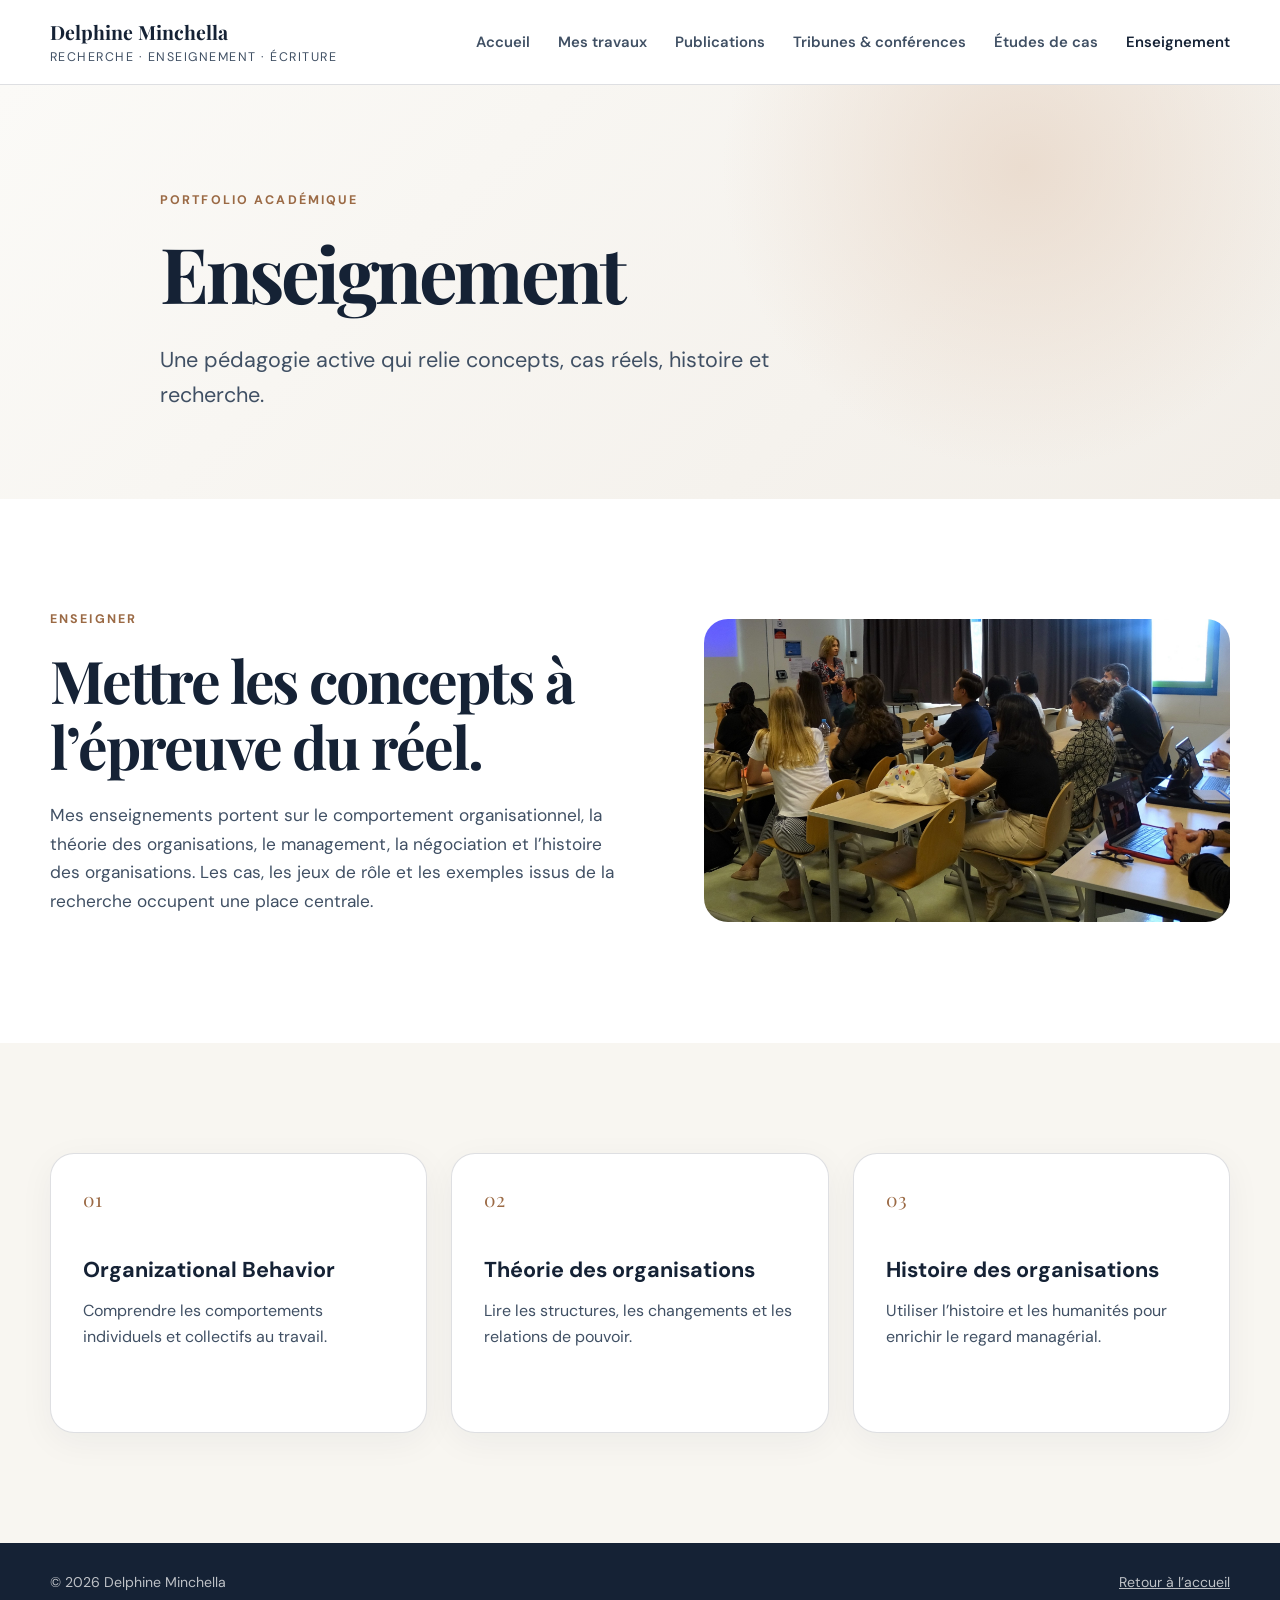
==== enseignement.html @ 9b1c6d32 "PortefolioV2" ====
<!doctype html>
<html lang="fr">
<head>
<meta charset="utf-8"><meta name="viewport" content="width=device-width,initial-scale=1">
<meta name="description" content="Une pédagogie active qui relie concepts, cas réels, histoire et recherche.">
<title>Enseignement — Delphine Minchella</title>
<link rel="preconnect" href="https://fonts.googleapis.com">
<link rel="preconnect" href="https://fonts.gstatic.com" crossorigin>
<link href="https://fonts.googleapis.com/css2?family=DM+Sans:wght@400;500;600;700&family=Playfair+Display:wght@600;700&display=swap" rel="stylesheet">
<link rel="stylesheet" href="styles.css">
</head>
<body>
<header class="site-header"><div class="container nav-wrap">
<a class="brand" href="index.html"><span class="brand-name">Delphine Minchella</span><span class="brand-subtitle">Recherche · Enseignement · Écriture</span></a>
<button class="menu-toggle" type="button" aria-expanded="false" aria-controls="navigation"><span class="sr-only">Ouvrir le menu</span><span></span><span></span><span></span></button>
<nav id="navigation" class="navigation"><a href="index.html">Accueil</a><a href="travaux.html">Mes travaux</a><a href="publications.html">Publications</a><a href="tribunes-medias-conferences.html">Tribunes & conférences</a><a href="etudes-de-cas.html">Études de cas</a><a href="enseignement.html" class="active">Enseignement</a></nav>
</div></header>
<main>
<section class="page-hero"><div class="container page-hero-inner"><p class="eyebrow">Portfolio académique</p><h1>Enseignement</h1><p class="lead">Une pédagogie active qui relie concepts, cas réels, histoire et recherche.</p></div></section>
<section class="section"><div class="container split-image"><div><p class="section-kicker">Enseigner</p><h2>Mettre les concepts à l’épreuve du réel.</h2><p class="prose">Mes enseignements portent sur le comportement organisationnel, la théorie des organisations, le management, la négociation et l’histoire des organisations. Les cas, les jeux de rôle et les exemples issus de la recherche occupent une place centrale.</p></div><img src="assets/enseignement.jpg" alt="Delphine Minchella en salle de cours"></div></section>
<section class="section section-light"><div class="container cards cards-three">
<article class="card"><span class="card-number">01</span><h3>Organizational Behavior</h3><p>Comprendre les comportements individuels et collectifs au travail.</p></article>
<article class="card"><span class="card-number">02</span><h3>Théorie des organisations</h3><p>Lire les structures, les changements et les relations de pouvoir.</p></article>
<article class="card"><span class="card-number">03</span><h3>Histoire des organisations</h3><p>Utiliser l’histoire et les humanités pour enrichir le regard managérial.</p></article>
</div></section>
</main>
<footer class="site-footer"><div class="container footer-inner"><p>© <span id="year"></span> Delphine Minchella</p><p><a href="index.html">Retour à l’accueil</a></p></div></footer>
<script src="script.js"></script>
</body></html>
---- styles.css ----
:root{--ink:#152235;--soft:#405064;--paper:#f8f6f1;--white:#fff;--accent:#9b6a45;--accent2:#e8d7c8;--blue:#183b5b;--line:rgba(21,34,53,.14);--radius:24px;--max:1180px}*{box-sizing:border-box}html{scroll-behavior:smooth}body{margin:0;color:var(--ink);font-family:"DM Sans",Arial,sans-serif;line-height:1.65;background:#fff}img{display:block;max-width:100%}a{color:inherit}.container{width:min(calc(100% - 40px),var(--max));margin:auto}.sr-only{position:absolute;width:1px;height:1px;overflow:hidden;clip:rect(0,0,0,0)}.skip-link{position:fixed;top:-60px;left:16px;z-index:999;padding:12px 18px;background:var(--ink);color:#fff;border-radius:10px;text-decoration:none}.skip-link:focus{top:16px}.site-header{position:sticky;top:0;z-index:100;background:rgba(255,255,255,.92);border-bottom:1px solid var(--line);backdrop-filter:blur(16px)}.nav-wrap{min-height:84px;display:flex;align-items:center;justify-content:space-between;gap:30px}.brand{display:flex;flex-direction:column;text-decoration:none;line-height:1.15}.brand-name{font:700 1.22rem "Playfair Display",Georgia,serif}.brand-subtitle{margin-top:5px;color:var(--soft);font-size:.78rem;letter-spacing:.12em;text-transform:uppercase}.navigation{display:flex;gap:28px}.navigation a{color:var(--soft);font-weight:600;font-size:.93rem;text-decoration:none}.menu-toggle{display:none;border:0;background:transparent;padding:8px}.menu-toggle span:not(.sr-only){display:block;width:25px;height:2px;margin:5px;background:var(--ink)}.hero{overflow:hidden;background:radial-gradient(circle at 14% 20%,rgba(232,215,200,.75),transparent 32%),linear-gradient(135deg,#fbfaf7,#f2eee8)}.hero-grid{min-height:720px;display:grid;grid-template-columns:1.15fr .85fr;gap:clamp(48px,8vw,110px);align-items:center;padding:88px 0}.eyebrow,.section-kicker,.publication-type,.feature-label{margin:0 0 18px;color:var(--accent);font-size:.78rem;font-weight:700;letter-spacing:.17em;text-transform:uppercase}h1,h2,h3{margin-top:0;line-height:1.12}h1,h2{font-family:"Playfair Display",Georgia,serif}h1{max-width:760px;margin-bottom:28px;font-size:clamp(3rem,6vw,5.7rem);letter-spacing:-.045em}h2{margin-bottom:22px;font-size:clamp(2.25rem,4.6vw,4.2rem);letter-spacing:-.035em}h3{margin-bottom:16px;font-size:1.35rem}.lead{max-width:690px;margin:0;color:var(--soft);font-size:clamp(1.1rem,2vw,1.35rem)}.hero-actions{display:flex;flex-wrap:wrap;gap:14px;margin-top:38px}.button{display:inline-flex;align-items:center;justify-content:center;min-height:51px;padding:13px 21px;border:1px solid transparent;border-radius:999px;font-weight:700;text-decoration:none}.button-primary{background:var(--blue);color:#fff}.button-secondary{border-color:var(--ink)}.button-on-dark{margin-top:38px;background:#fff;color:var(--ink)}.quick-facts{display:flex;flex-wrap:wrap;gap:11px 24px;margin:36px 0 0;padding:24px 0 0;border-top:1px solid var(--line);list-style:none;color:var(--soft);font-size:.91rem}.quick-facts li:before{content:"•";margin-right:9px;color:var(--accent)}.portrait-card{position:relative;z-index:0;margin:0}.portrait-backdrop{position:absolute;z-index:-1;inset:10% -9% -4% 12%;background:var(--blue);border-radius:47% 47% 28px 28px}.portrait-card img{width:100%;max-height:595px;object-fit:contain;object-position:center bottom;filter:drop-shadow(0 28px 34px rgba(21,34,53,.16))}.portrait-card figcaption{position:absolute;right:-20px;bottom:24px;display:flex;flex-direction:column;min-width:220px;padding:17px 20px;background:rgba(255,255,255,.93);border-radius:16px;box-shadow:0 24px 70px rgba(21,34,53,.12)}.portrait-card figcaption span{color:var(--soft);font-size:.9rem}.section{padding:110px 0}.section-light,.contact-section{background:var(--paper)}.two-columns{display:grid;grid-template-columns:.9fr 1.1fr;gap:clamp(45px,9vw,130px)}.prose{color:var(--soft);font-size:1.08rem}.section-heading{display:grid;grid-template-columns:1.15fr .85fr;gap:70px;align-items:end;margin-bottom:52px}.section-heading>p{max-width:520px;margin:0 0 26px;color:var(--soft);font-size:1.05rem}.cards{display:grid;gap:24px}.cards-three{grid-template-columns:repeat(3,1fr)}.card{min-height:280px;padding:32px;border:1px solid var(--line);border-radius:var(--radius);background:#fff;box-shadow:0 9px 35px rgba(21,34,53,.05)}.card p{color:var(--soft)}.card-number{display:inline-block;margin-bottom:46px;color:var(--accent);font:1.2rem "Playfair Display",Georgia,serif}.feature-card{display:flex;flex-direction:column}.feature-card h3{font:1.9rem "Playfair Display",Georgia,serif}.feature-note{margin-top:auto;padding-top:24px;color:var(--accent);font-weight:700;font-size:.88rem}.section-dark{background:var(--ink);color:#fff}.section-dark .section-heading>p,.publication p{color:rgba(255,255,255,.68)}.section-dark .section-kicker,.section-dark .publication-type{color:#d7aa89}.publication-list{border-top:1px solid rgba(255,255,255,.18)}.publication{display:grid;grid-template-columns:110px 1fr;gap:28px;padding:32px 0;border-bottom:1px solid rgba(255,255,255,.18)}.publication-year{font:1.55rem "Playfair Display",Georgia,serif;color:#d7aa89}.publication h3{max-width:870px;margin-bottom:9px}.publication p{margin:0}.publication-type{margin-bottom:9px!important}.quote-section{padding:100px 0;background:var(--accent2)}blockquote{max-width:1000px;margin:auto;font:clamp(2rem,4.2vw,4rem)/1.25 "Playfair Display",Georgia,serif;text-align:center}.contact-grid{display:grid;grid-template-columns:1.3fr .7fr;gap:80px;align-items:end}.contact-links{display:grid}.contact-links a{display:flex;justify-content:space-between;gap:25px;padding:20px 0;border-bottom:1px solid var(--line);font-weight:700;text-decoration:none}.contact-links a:first-child{border-top:1px solid var(--line)}.site-footer{padding:28px 0;background:var(--ink);color:rgba(255,255,255,.72)}.footer-inner{display:flex;justify-content:space-between;gap:30px;font-size:.88rem}.footer-inner p{margin:0}@media(max-width:900px){.menu-toggle{display:block}.navigation{position:absolute;top:84px;left:0;right:0;display:none;flex-direction:column;gap:0;padding:10px 20px 24px;background:#fff;border-bottom:1px solid var(--line)}.navigation.open{display:flex}.navigation a{padding:14px 4px;border-bottom:1px solid var(--line)}.hero-grid{min-height:auto;grid-template-columns:1fr;padding:70px 0}.portrait-card{width:min(92%,520px);margin:auto}.two-columns,.section-heading,.contact-grid{grid-template-columns:1fr;gap:30px}.cards-three{grid-template-columns:1fr}}@media(max-width:600px){.container{width:min(calc(100% - 28px),var(--max))}.section{padding:78px 0}.nav-wrap{min-height:74px}.navigation{top:74px}h1{font-size:clamp(2.65rem,13vw,4rem)}.hero-grid{padding:52px 0 70px;gap:48px}.portrait-card figcaption{right:0;bottom:8px;min-width:190px}.publication{grid-template-columns:1fr;gap:8px}.card{min-height:auto;padding:26px}.footer-inner{flex-direction:column;gap:8px}}

.card-title-link{color:inherit;text-decoration:none}.card-title-link:hover{text-decoration:underline;text-underline-offset:5px}
.feature-note{text-decoration:none}.navigation .active{color:var(--ink)}
.page-hero{background:radial-gradient(circle at 80% 20%,rgba(232,215,200,.8),transparent 28%),linear-gradient(135deg,#fbfaf7,#f2eee8)}
.page-hero-inner{padding-block:105px 85px;max-width:960px}.narrow-intro{max-width:900px;font-size:1.15rem;color:var(--ink-soft);margin-bottom:52px}
.article-grid{display:grid;gap:22px}.year-divider{margin:42px 0 2px;border-bottom:1px solid var(--line)}
.year-divider span{display:inline-block;padding:8px 14px;background:var(--ink);color:#fff;border-radius:999px 999px 0 0;font-weight:700}
.article-card{padding:34px;border:1px solid var(--line);border-radius:var(--radius);background:#fff;box-shadow:0 9px 35px rgba(21,34,53,.05)}
.article-card h2,.compact-card h2,.hub-card h2{font-family:"Playfair Display",Georgia,serif;font-size:clamp(1.55rem,3vw,2.2rem)}
.article-meta{display:flex;justify-content:space-between;gap:12px;margin-bottom:15px}.tag{padding:5px 10px;background:var(--accent-light);border-radius:999px;font-weight:700}
.article-journal,.article-summary,.compact-card p{color:var(--ink-soft)}.article-link{display:inline-flex;margin-top:12px;color:var(--blue);font-weight:700;text-decoration:underline;text-underline-offset:5px}
.muted-link{display:inline-block;margin-top:12px;color:var(--ink-soft)}.compact-grid{display:grid;grid-template-columns:repeat(2,1fr);gap:24px}
.compact-card{position:relative;padding:32px;background:#fff;border:1px solid var(--line);border-radius:var(--radius);box-shadow:0 9px 35px rgba(21,34,53,.05)}
.compact-year{position:absolute;top:24px;right:26px;font-weight:700;color:var(--accent)}
.split-image{display:grid;grid-template-columns:1fr .9fr;gap:70px;align-items:center}.split-image img{width:100%;max-height:520px;object-fit:cover;border-radius:var(--radius);box-shadow:var(--shadow)}
.site-footer a{color:inherit}@media(max-width:900px){.compact-grid,.split-image{grid-template-columns:1fr}.page-hero-inner{padding-block:72px 60px}}
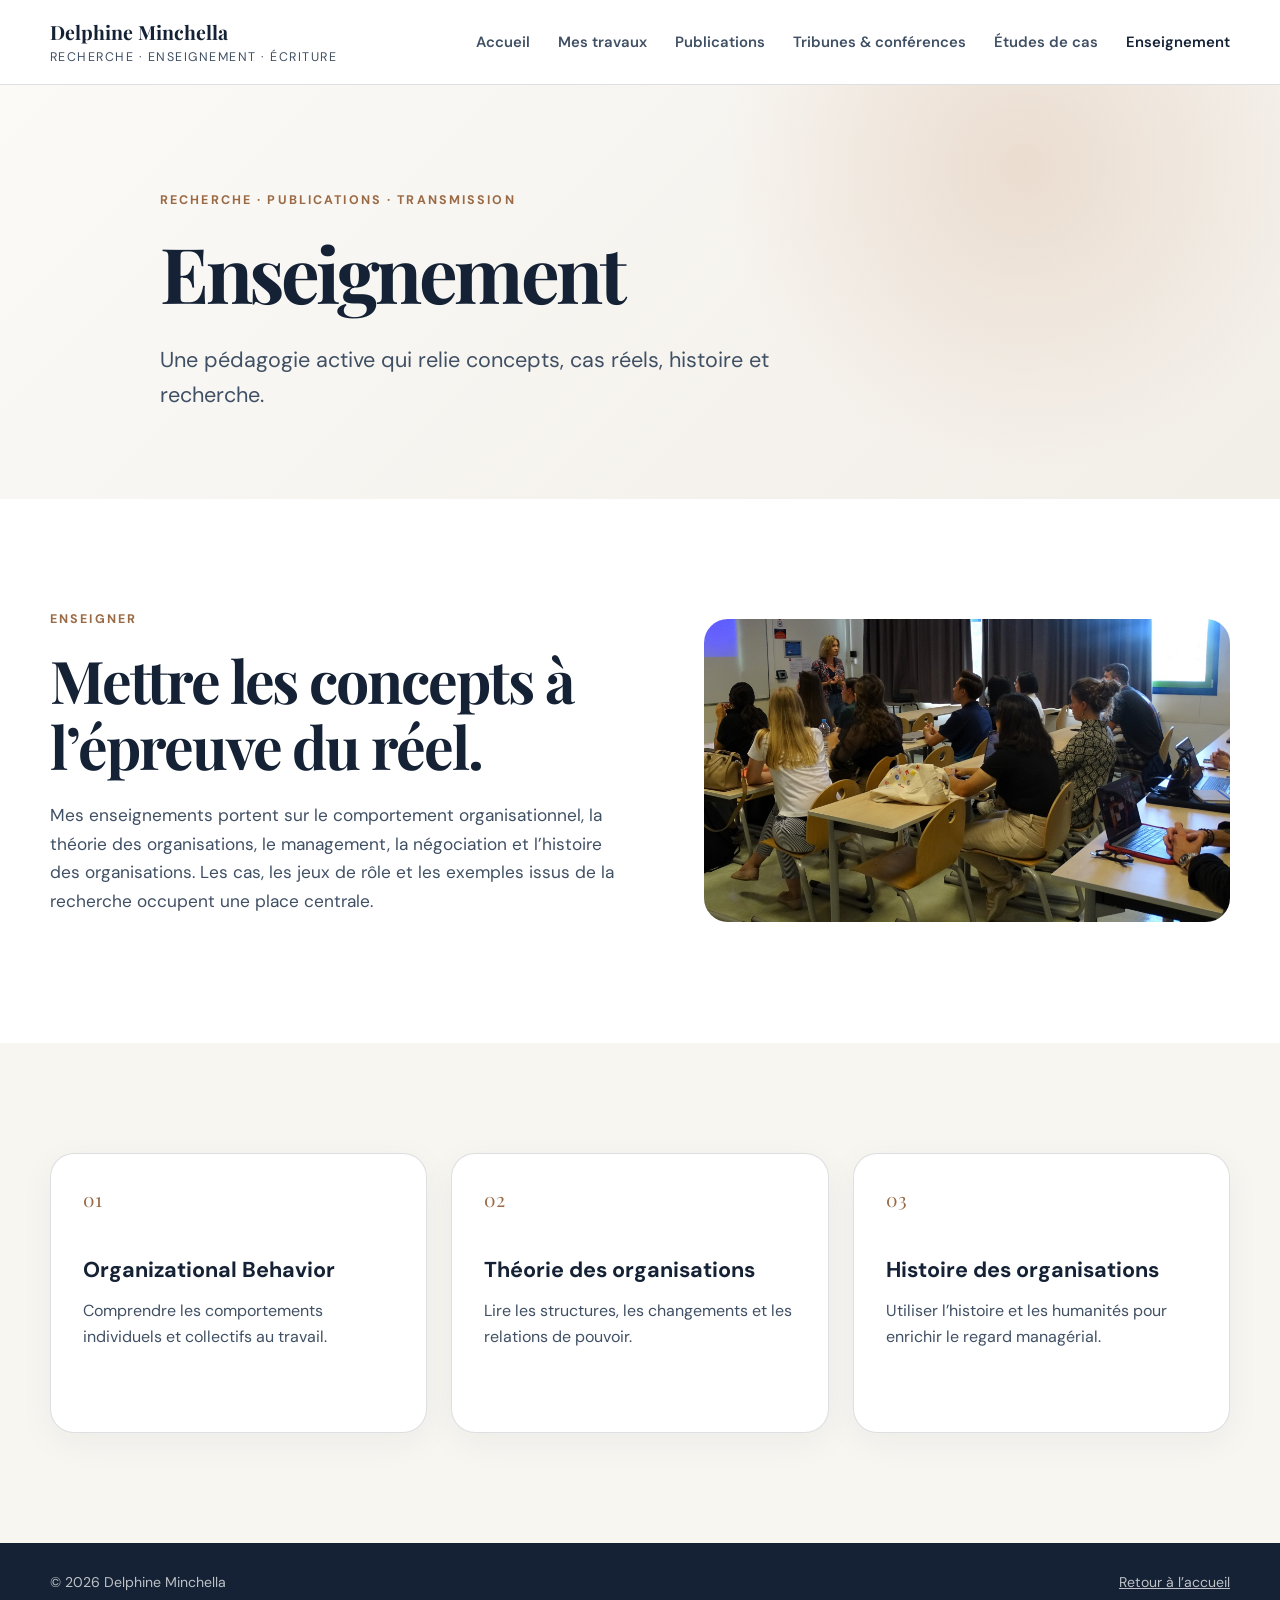
==== commit 9cf85995: "portefolioV2.1" ====
--- a/enseignement.html
+++ b/enseignement.html
@@ -16,7 +16,7 @@
 <nav id="navigation" class="navigation"><a href="index.html">Accueil</a><a href="travaux.html">Mes travaux</a><a href="publications.html">Publications</a><a href="tribunes-medias-conferences.html">Tribunes & conférences</a><a href="etudes-de-cas.html">Études de cas</a><a href="enseignement.html" class="active">Enseignement</a></nav>
 </div></header>
 <main>
-<section class="page-hero"><div class="container page-hero-inner"><p class="eyebrow">Portfolio académique</p><h1>Enseignement</h1><p class="lead">Une pédagogie active qui relie concepts, cas réels, histoire et recherche.</p></div></section>
+<section class="page-hero"><div class="container page-hero-inner"><p class="eyebrow">Recherche · Publications · Transmission</p><h1>Enseignement</h1><p class="lead">Une pédagogie active qui relie concepts, cas réels, histoire et recherche.</p></div></section>
 <section class="section"><div class="container split-image"><div><p class="section-kicker">Enseigner</p><h2>Mettre les concepts à l’épreuve du réel.</h2><p class="prose">Mes enseignements portent sur le comportement organisationnel, la théorie des organisations, le management, la négociation et l’histoire des organisations. Les cas, les jeux de rôle et les exemples issus de la recherche occupent une place centrale.</p></div><img src="assets/enseignement.jpg" alt="Delphine Minchella en salle de cours"></div></section>
 <section class="section section-light"><div class="container cards cards-three">
 <article class="card"><span class="card-number">01</span><h3>Organizational Behavior</h3><p>Comprendre les comportements individuels et collectifs au travail.</p></article>
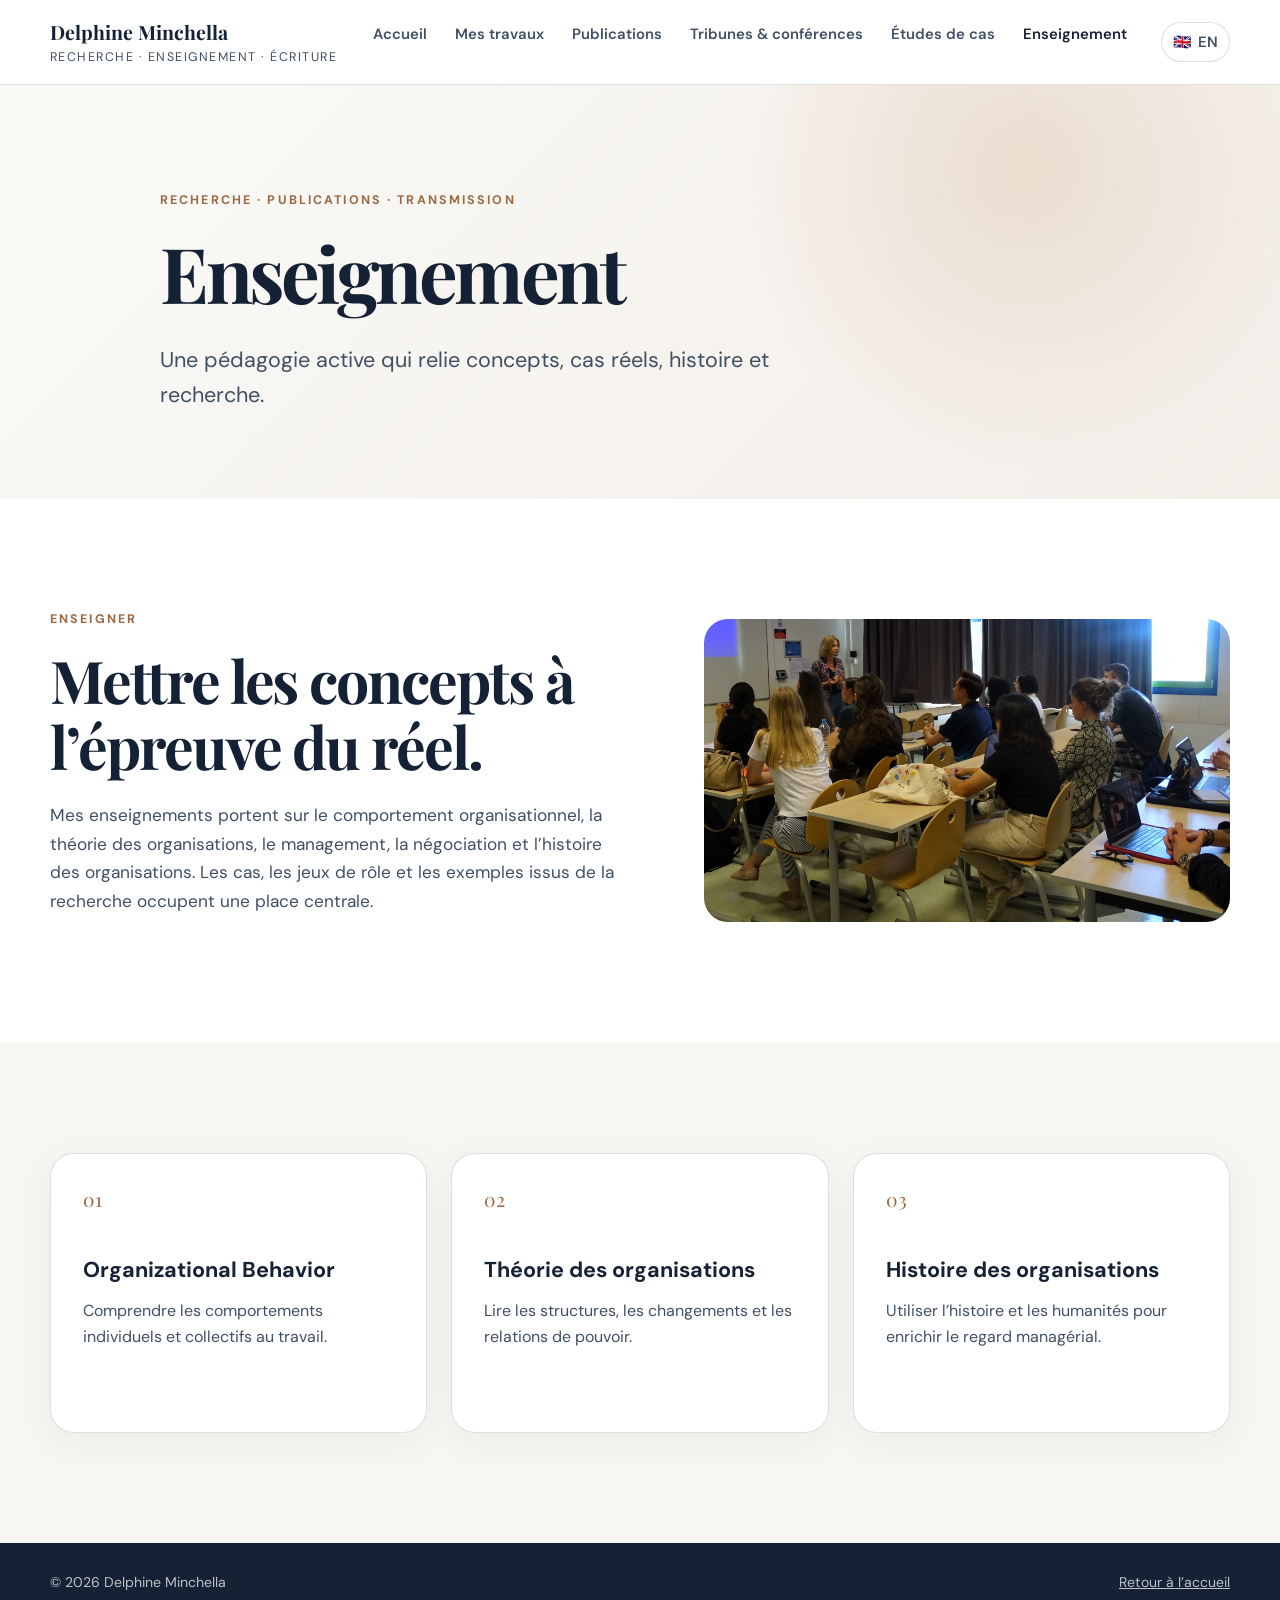
==== commit ec27e9ad: "V4 GB FR" ====
--- a/enseignement.html
+++ b/enseignement.html
@@ -13,7 +13,7 @@
 <header class="site-header"><div class="container nav-wrap">
 <a class="brand" href="index.html"><span class="brand-name">Delphine Minchella</span><span class="brand-subtitle">Recherche · Enseignement · Écriture</span></a>
 <button class="menu-toggle" type="button" aria-expanded="false" aria-controls="navigation"><span class="sr-only">Ouvrir le menu</span><span></span><span></span><span></span></button>
-<nav id="navigation" class="navigation"><a href="index.html">Accueil</a><a href="travaux.html">Mes travaux</a><a href="publications.html">Publications</a><a href="tribunes-medias-conferences.html">Tribunes & conférences</a><a href="etudes-de-cas.html">Études de cas</a><a href="enseignement.html" class="active">Enseignement</a></nav>
+<nav id="navigation" class="navigation"><a href="index.html">Accueil</a><a href="travaux.html">Mes travaux</a><a href="publications.html">Publications</a><a href="tribunes-medias-conferences.html">Tribunes & conférences</a><a href="etudes-de-cas.html">Études de cas</a><a href="enseignement.html" class="active">Enseignement</a><a class="lang-switch" href="en/enseignement.html" aria-label="English version">🇬🇧 <span>EN</span></a></nav>
 </div></header>
 <main>
 <section class="page-hero"><div class="container page-hero-inner"><p class="eyebrow">Recherche · Publications · Transmission</p><h1>Enseignement</h1><p class="lead">Une pédagogie active qui relie concepts, cas réels, histoire et recherche.</p></div></section>
--- a/styles.css
+++ b/styles.css
@@ -15,3 +15,31 @@
 .compact-year{position:absolute;top:24px;right:26px;font-weight:700;color:var(--accent)}
 .split-image{display:grid;grid-template-columns:1fr .9fr;gap:70px;align-items:center}.split-image img{width:100%;max-height:520px;object-fit:cover;border-radius:var(--radius);box-shadow:var(--shadow)}
 .site-footer a{color:inherit}@media(max-width:900px){.compact-grid,.split-image{grid-template-columns:1fr}.page-hero-inner{padding-block:72px 60px}}
+
+.selection-note {
+  max-width: 850px;
+  margin: -2px 0 34px;
+  color: var(--ink-soft);
+  font-size: 1.02rem;
+  font-style: italic;
+}
+
+.lang-switch {
+  display: inline-flex;
+  align-items: center;
+  gap: 6px;
+  margin-left: 6px;
+  padding: 7px 11px;
+  border: 1px solid var(--line);
+  border-radius: 999px;
+  background: rgba(255,255,255,.78);
+  color: var(--ink);
+  font-size: .82rem;
+  font-weight: 700;
+  text-decoration: none;
+  white-space: nowrap;
+}
+.lang-switch:hover { border-color: var(--accent); }
+@media (max-width: 900px) {
+  .navigation .lang-switch { margin: 14px 0 0; width: fit-content; border-bottom: 1px solid var(--line); }
+}
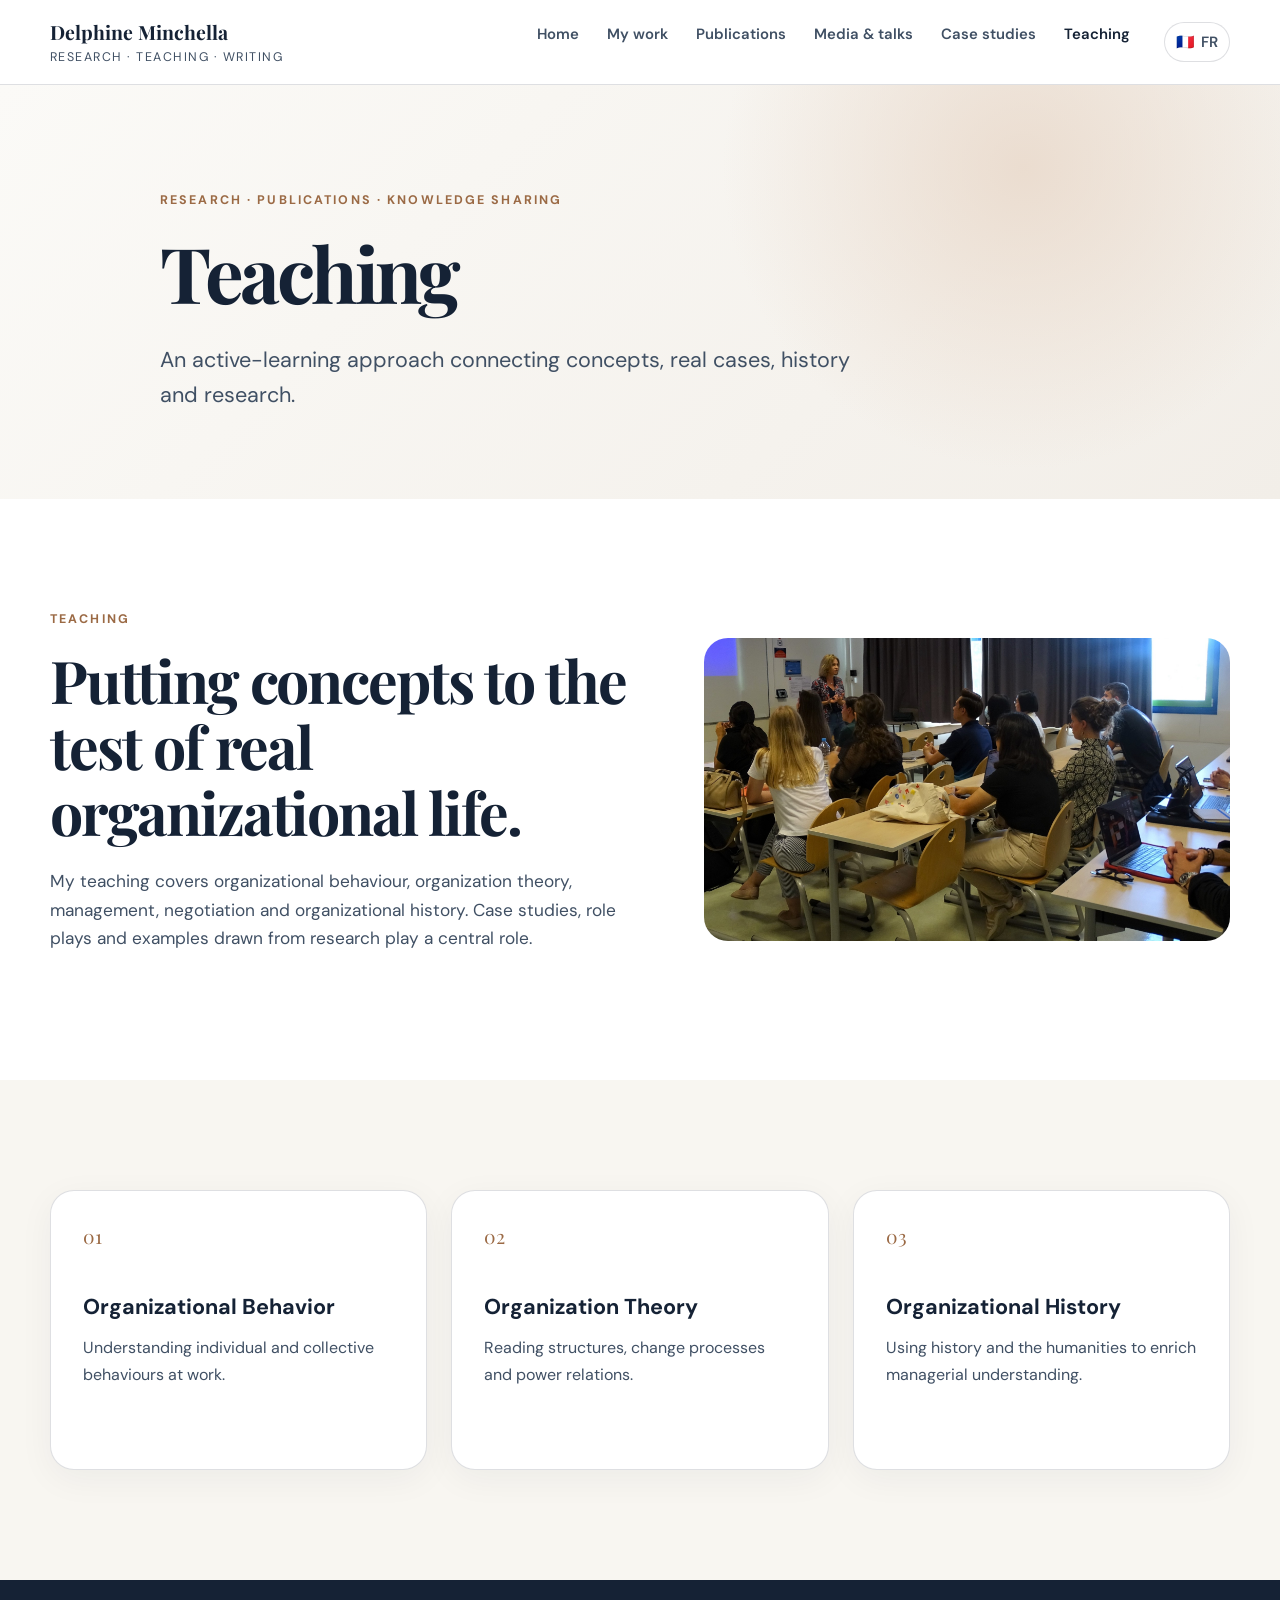
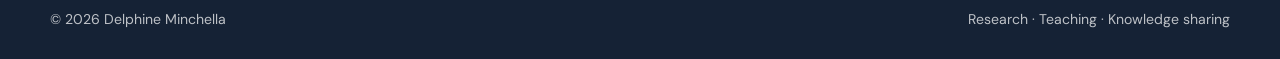
==== commit 39472c5e: "Add files via upload mise à jour v5" ====
--- a/enseignement.html
+++ b/enseignement.html
@@ -1,29 +1,59 @@
 <!doctype html>
-<html lang="fr">
+<html lang="en">
 <head>
-<meta charset="utf-8"><meta name="viewport" content="width=device-width,initial-scale=1">
-<meta name="description" content="Une pédagogie active qui relie concepts, cas réels, histoire et recherche.">
-<title>Enseignement — Delphine Minchella</title>
+<meta charset="utf-8">
+<meta name="viewport" content="width=device-width,initial-scale=1">
+<meta name="description" content="An active-learning approach connecting concepts, cases, history and research.">
+<meta name="author" content="Delphine Minchella">
+<title>Teaching — Delphine Minchella</title>
 <link rel="preconnect" href="https://fonts.googleapis.com">
 <link rel="preconnect" href="https://fonts.gstatic.com" crossorigin>
 <link href="https://fonts.googleapis.com/css2?family=DM+Sans:wght@400;500;600;700&family=Playfair+Display:wght@600;700&display=swap" rel="stylesheet">
-<link rel="stylesheet" href="styles.css">
+<link rel="stylesheet" href="../styles.css">
 </head>
 <body>
-<header class="site-header"><div class="container nav-wrap">
-<a class="brand" href="index.html"><span class="brand-name">Delphine Minchella</span><span class="brand-subtitle">Recherche · Enseignement · Écriture</span></a>
-<button class="menu-toggle" type="button" aria-expanded="false" aria-controls="navigation"><span class="sr-only">Ouvrir le menu</span><span></span><span></span><span></span></button>
-<nav id="navigation" class="navigation"><a href="index.html">Accueil</a><a href="travaux.html">Mes travaux</a><a href="publications.html">Publications</a><a href="tribunes-medias-conferences.html">Tribunes & conférences</a><a href="etudes-de-cas.html">Études de cas</a><a href="enseignement.html" class="active">Enseignement</a><a class="lang-switch" href="en/enseignement.html" aria-label="English version">🇬🇧 <span>EN</span></a></nav>
-</div></header>
-<main>
-<section class="page-hero"><div class="container page-hero-inner"><p class="eyebrow">Recherche · Publications · Transmission</p><h1>Enseignement</h1><p class="lead">Une pédagogie active qui relie concepts, cas réels, histoire et recherche.</p></div></section>
-<section class="section"><div class="container split-image"><div><p class="section-kicker">Enseigner</p><h2>Mettre les concepts à l’épreuve du réel.</h2><p class="prose">Mes enseignements portent sur le comportement organisationnel, la théorie des organisations, le management, la négociation et l’histoire des organisations. Les cas, les jeux de rôle et les exemples issus de la recherche occupent une place centrale.</p></div><img src="assets/enseignement.jpg" alt="Delphine Minchella en salle de cours"></div></section>
+<a class="skip-link" href="#content">Skip to content</a>
+<header class="site-header">
+<div class="container nav-wrap">
+<a class="brand" href="index.html">
+<span class="brand-name">Delphine Minchella</span>
+<span class="brand-subtitle">Research · Teaching · Writing</span>
+</a>
+<button class="menu-toggle" type="button" aria-expanded="false" aria-controls="navigation">
+<span class="sr-only">Open menu</span><span></span><span></span><span></span>
+</button>
+<nav id="navigation" class="navigation" aria-label="Main navigation">
+<a href="index.html">Home</a><a href="travaux.html">My work</a><a href="publications.html">Publications</a><a href="tribunes-medias-conferences.html">Media & talks</a><a href="etudes-de-cas.html">Case studies</a><a href="enseignement.html" class="active">Teaching</a>
+<a class="lang-switch" href="../enseignement.html" aria-label="Version française">🇫🇷 <span>FR</span></a>
+</nav>
+</div>
+</header>
+<main id="content">
+<section class="page-hero">
+<div class="container page-hero-inner">
+<p class="eyebrow">Research · Publications · Knowledge sharing</p>
+<h1>Teaching</h1>
+<p class="lead">An active-learning approach connecting concepts, real cases, history and research.</p>
+</div>
+</section>
+<section class="section"><div class="container split-image">
+<div><p class="section-kicker">Teaching</p><h2>Putting concepts to the test of real organizational life.</h2>
+<p class="prose">My teaching covers organizational behaviour, organization theory, management, negotiation and organizational history. Case studies, role plays and examples drawn from research play a central role.</p></div>
+<img src="../assets/enseignement.jpg" alt="Delphine Minchella teaching in a classroom">
+</div></section>
 <section class="section section-light"><div class="container cards cards-three">
-<article class="card"><span class="card-number">01</span><h3>Organizational Behavior</h3><p>Comprendre les comportements individuels et collectifs au travail.</p></article>
-<article class="card"><span class="card-number">02</span><h3>Théorie des organisations</h3><p>Lire les structures, les changements et les relations de pouvoir.</p></article>
-<article class="card"><span class="card-number">03</span><h3>Histoire des organisations</h3><p>Utiliser l’histoire et les humanités pour enrichir le regard managérial.</p></article>
+<article class="card"><span class="card-number">01</span><h3>Organizational Behavior</h3><p>Understanding individual and collective behaviours at work.</p></article>
+<article class="card"><span class="card-number">02</span><h3>Organization Theory</h3><p>Reading structures, change processes and power relations.</p></article>
+<article class="card"><span class="card-number">03</span><h3>Organizational History</h3><p>Using history and the humanities to enrich managerial understanding.</p></article>
 </div></section>
+
 </main>
-<footer class="site-footer"><div class="container footer-inner"><p>© <span id="year"></span> Delphine Minchella</p><p><a href="index.html">Retour à l’accueil</a></p></div></footer>
-<script src="script.js"></script>
-</body></html>+<footer class="site-footer">
+<div class="container footer-inner">
+<p>© <span id="year"></span> Delphine Minchella</p>
+<p>Research · Teaching · Knowledge sharing</p>
+</div>
+</footer>
+<script src="../script.js"></script>
+</body>
+</html>
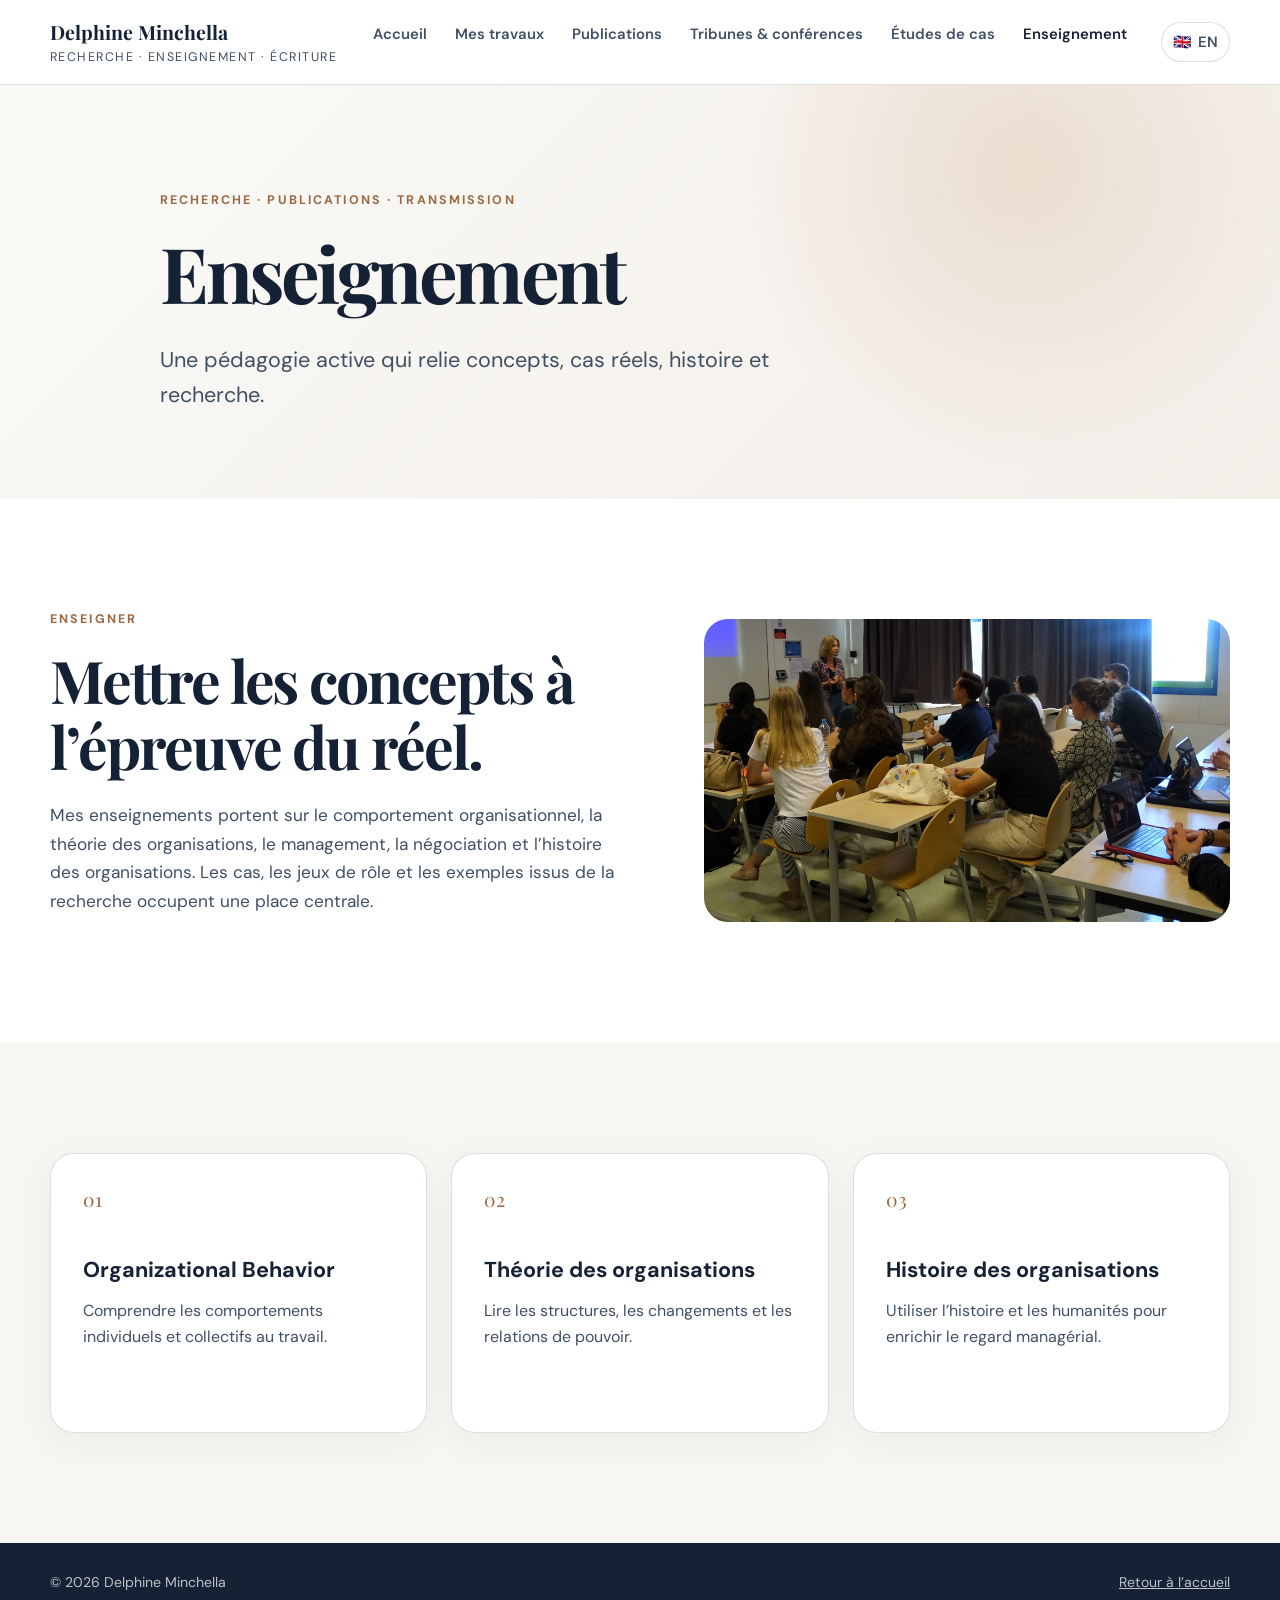
==== commit fac597b2: "Add files via upload V8OK" ====
--- a/enseignement.html
+++ b/enseignement.html
@@ -1,59 +1,29 @@
 <!doctype html>
-<html lang="en">
+<html lang="fr">
 <head>
-<meta charset="utf-8">
-<meta name="viewport" content="width=device-width,initial-scale=1">
-<meta name="description" content="An active-learning approach connecting concepts, cases, history and research.">
-<meta name="author" content="Delphine Minchella">
-<title>Teaching — Delphine Minchella</title>
+<meta charset="utf-8"><meta name="viewport" content="width=device-width,initial-scale=1">
+<meta name="description" content="Une pédagogie active qui relie concepts, cas réels, histoire et recherche.">
+<title>Enseignement — Delphine Minchella</title>
 <link rel="preconnect" href="https://fonts.googleapis.com">
 <link rel="preconnect" href="https://fonts.gstatic.com" crossorigin>
 <link href="https://fonts.googleapis.com/css2?family=DM+Sans:wght@400;500;600;700&family=Playfair+Display:wght@600;700&display=swap" rel="stylesheet">
-<link rel="stylesheet" href="../styles.css">
+<link rel="stylesheet" href="styles.css">
 </head>
 <body>
-<a class="skip-link" href="#content">Skip to content</a>
-<header class="site-header">
-<div class="container nav-wrap">
-<a class="brand" href="index.html">
-<span class="brand-name">Delphine Minchella</span>
-<span class="brand-subtitle">Research · Teaching · Writing</span>
-</a>
-<button class="menu-toggle" type="button" aria-expanded="false" aria-controls="navigation">
-<span class="sr-only">Open menu</span><span></span><span></span><span></span>
-</button>
-<nav id="navigation" class="navigation" aria-label="Main navigation">
-<a href="index.html">Home</a><a href="travaux.html">My work</a><a href="publications.html">Publications</a><a href="tribunes-medias-conferences.html">Media & talks</a><a href="etudes-de-cas.html">Case studies</a><a href="enseignement.html" class="active">Teaching</a>
-<a class="lang-switch" href="../enseignement.html" aria-label="Version française">🇫🇷 <span>FR</span></a>
-</nav>
-</div>
-</header>
-<main id="content">
-<section class="page-hero">
-<div class="container page-hero-inner">
-<p class="eyebrow">Research · Publications · Knowledge sharing</p>
-<h1>Teaching</h1>
-<p class="lead">An active-learning approach connecting concepts, real cases, history and research.</p>
-</div>
-</section>
-<section class="section"><div class="container split-image">
-<div><p class="section-kicker">Teaching</p><h2>Putting concepts to the test of real organizational life.</h2>
-<p class="prose">My teaching covers organizational behaviour, organization theory, management, negotiation and organizational history. Case studies, role plays and examples drawn from research play a central role.</p></div>
-<img src="../assets/enseignement.jpg" alt="Delphine Minchella teaching in a classroom">
+<header class="site-header"><div class="container nav-wrap">
+<a class="brand" href="index.html"><span class="brand-name">Delphine Minchella</span><span class="brand-subtitle">Recherche · Enseignement · Écriture</span></a>
+<button class="menu-toggle" type="button" aria-expanded="false" aria-controls="navigation"><span class="sr-only">Ouvrir le menu</span><span></span><span></span><span></span></button>
+<nav id="navigation" class="navigation"><a href="index.html">Accueil</a><a href="travaux.html">Mes travaux</a><a href="publications.html">Publications</a><a href="tribunes-medias-conferences.html">Tribunes & conférences</a><a href="etudes-de-cas.html">Études de cas</a><a href="enseignement.html" class="active">Enseignement</a><a class="lang-switch" href="en/enseignement.html" aria-label="English version">🇬🇧 <span>EN</span></a></nav>
+</div></header>
+<main>
+<section class="page-hero"><div class="container page-hero-inner"><p class="eyebrow">Recherche · Publications · Transmission</p><h1>Enseignement</h1><p class="lead">Une pédagogie active qui relie concepts, cas réels, histoire et recherche.</p></div></section>
+<section class="section"><div class="container split-image"><div><p class="section-kicker">Enseigner</p><h2>Mettre les concepts à l’épreuve du réel.</h2><p class="prose">Mes enseignements portent sur le comportement organisationnel, la théorie des organisations, le management, la négociation et l’histoire des organisations. Les cas, les jeux de rôle et les exemples issus de la recherche occupent une place centrale.</p></div><img src="assets/enseignement.jpg" alt="Delphine Minchella en salle de cours"></div></section>
+<section class="section section-light"><div class="container cards cards-three">
+<article class="card"><span class="card-number">01</span><h3>Organizational Behavior</h3><p>Comprendre les comportements individuels et collectifs au travail.</p></article>
+<article class="card"><span class="card-number">02</span><h3>Théorie des organisations</h3><p>Lire les structures, les changements et les relations de pouvoir.</p></article>
+<article class="card"><span class="card-number">03</span><h3>Histoire des organisations</h3><p>Utiliser l’histoire et les humanités pour enrichir le regard managérial.</p></article>
 </div></section>
-<section class="section section-light"><div class="container cards cards-three">
-<article class="card"><span class="card-number">01</span><h3>Organizational Behavior</h3><p>Understanding individual and collective behaviours at work.</p></article>
-<article class="card"><span class="card-number">02</span><h3>Organization Theory</h3><p>Reading structures, change processes and power relations.</p></article>
-<article class="card"><span class="card-number">03</span><h3>Organizational History</h3><p>Using history and the humanities to enrich managerial understanding.</p></article>
-</div></section>
-
 </main>
-<footer class="site-footer">
-<div class="container footer-inner">
-<p>© <span id="year"></span> Delphine Minchella</p>
-<p>Research · Teaching · Knowledge sharing</p>
-</div>
-</footer>
-<script src="../script.js"></script>
-</body>
-</html>+<footer class="site-footer"><div class="container footer-inner"><p>© <span id="year"></span> Delphine Minchella</p><p><a href="index.html">Retour à l’accueil</a></p></div></footer>
+<script src="script.js"></script>
+</body></html>
--- a/styles.css
+++ b/styles.css
@@ -43,3 +43,11 @@
 @media (max-width: 900px) {
   .navigation .lang-switch { margin: 14px 0 0; width: fit-content; border-bottom: 1px solid var(--line); }
 }
+
+/* Ouvrages grand public */
+.books-section{background:#fff}.books-section> .container > h2{max-width:820px}.books-grid{display:grid;grid-template-columns:repeat(3,1fr);gap:26px;margin-top:42px}.book-card{overflow:hidden;border:1px solid var(--line);border-radius:var(--radius);background:#fff;box-shadow:0 9px 35px rgba(21,34,53,.07)}.book-cover{aspect-ratio:3/4;display:flex;flex-direction:column;justify-content:flex-end;gap:10px;padding:30px;color:#fff}.book-cover strong{font:700 clamp(1.55rem,2.5vw,2.35rem)/1.05 "Playfair Display",Georgia,serif}.book-cover small{font-size:.95rem;line-height:1.35}.book-publisher{margin-bottom:auto;font-size:.78rem;font-weight:700;letter-spacing:.14em;text-transform:uppercase}.book-cover-ems{background:linear-gradient(145deg,#183b5b,#365f7d)}.book-cover-dunod{background:linear-gradient(145deg,#a96962,#df9b8e)}.book-cover-harmattan{background:linear-gradient(145deg,#6b5547,#aa8b72)}.book-copy{padding:26px}.book-copy h3{font:1.45rem/1.18 "Playfair Display",Georgia,serif}.book-copy p{color:var(--soft)}@media(max-width:900px){.books-grid{grid-template-columns:1fr}.book-card{display:grid;grid-template-columns:minmax(180px,.65fr) 1.35fr}.book-cover{aspect-ratio:auto;min-height:320px}}@media(max-width:600px){.book-card{display:block}.book-cover{aspect-ratio:3/4;min-height:0}}
+
+/* Book cover images */
+.book-cover{overflow:hidden;display:flex;align-items:center;justify-content:center;background:#f4f1eb;}
+.book-cover img{width:100%;height:100%;min-height:300px;object-fit:contain;display:block;background:#fff;}
+@media (max-width:700px){.book-cover img{min-height:0;max-height:420px;}}
